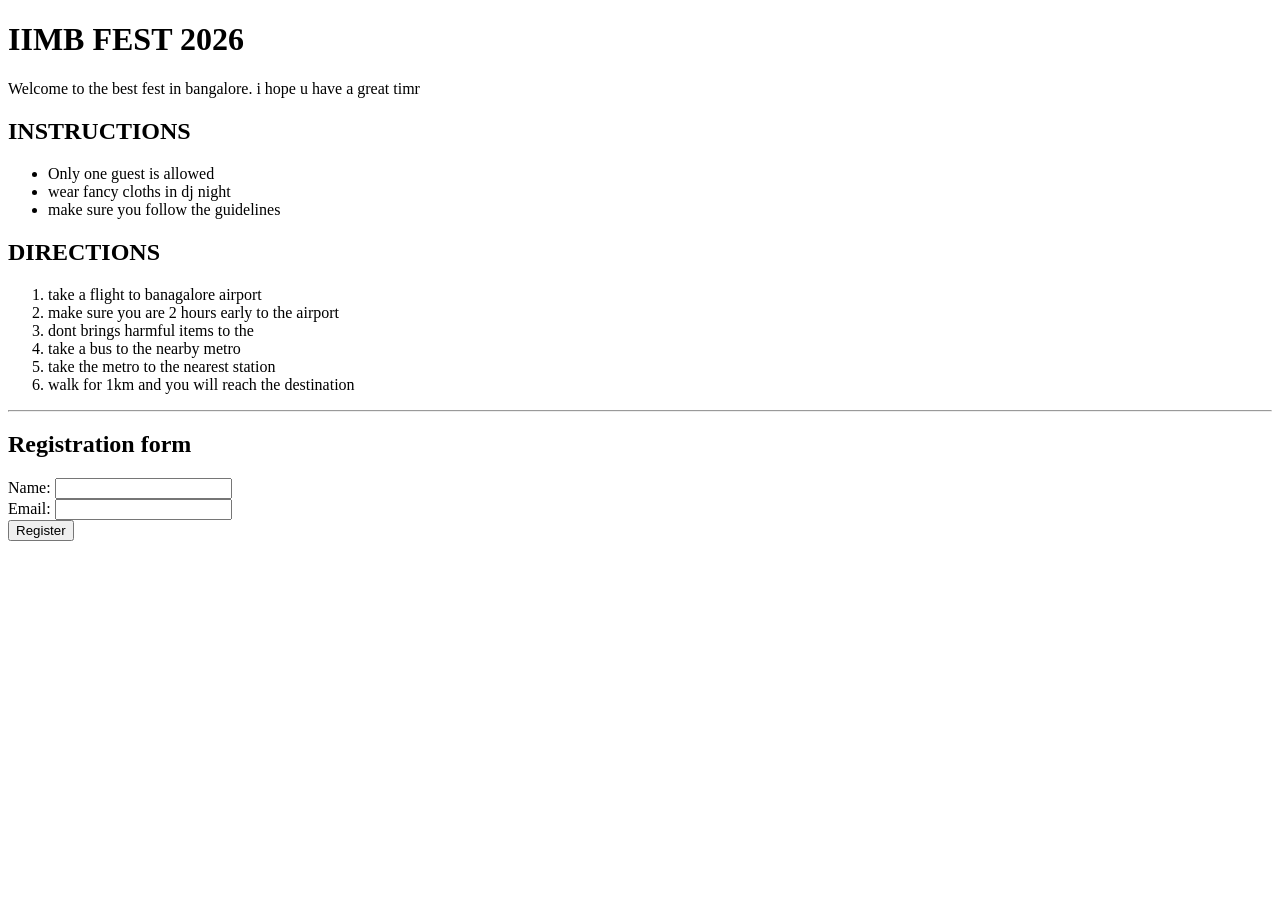
==== index.html @ 70d7440f "Upload HTML resume files" ====
<!doctype html>
<html lang="en">
  <head>
    <meta charset="UTF-8" />
    <meta name="viewport" content="width=device-width, initial-scale=1.0" />
    <title>IIMB FEST 2026</title>
  </head>
  <h1>IIMB FEST 2026</h1>
  <P>Welcome to the best fest in bangalore. i hope u have a great timr</P>
  <H2>INSTRUCTIONS</H2>
<ul>
    <li>Only one guest is allowed</li>
    <li>wear fancy cloths in dj night</li>
    <li>make sure you follow the guidelines</li>
</ul>
<h2>DIRECTIONS</h2>
<ol>
    <li>take a flight to banagalore airport </li>
        <li> make sure you are 2 hours early to the airport</li>
        <li>dont brings harmful items to the</li>
    </ul>
    <li>take a bus to the nearby metro </li>
   <li>take the metro to the nearest station </li> 
   <li>walk for 1km and you will reach the destination</li> 
</ol>
<hr>

<h2>Registration form</h2>
<form action="Register">
  <label for="name">Name:</label>
  <input type="text" id="name" name="name" required><br>
  <label for="email">Email:</label>
  <input type="email" id="email" name="email" required><br>
  <button type="submit">Register</button> 





</form>



</html>
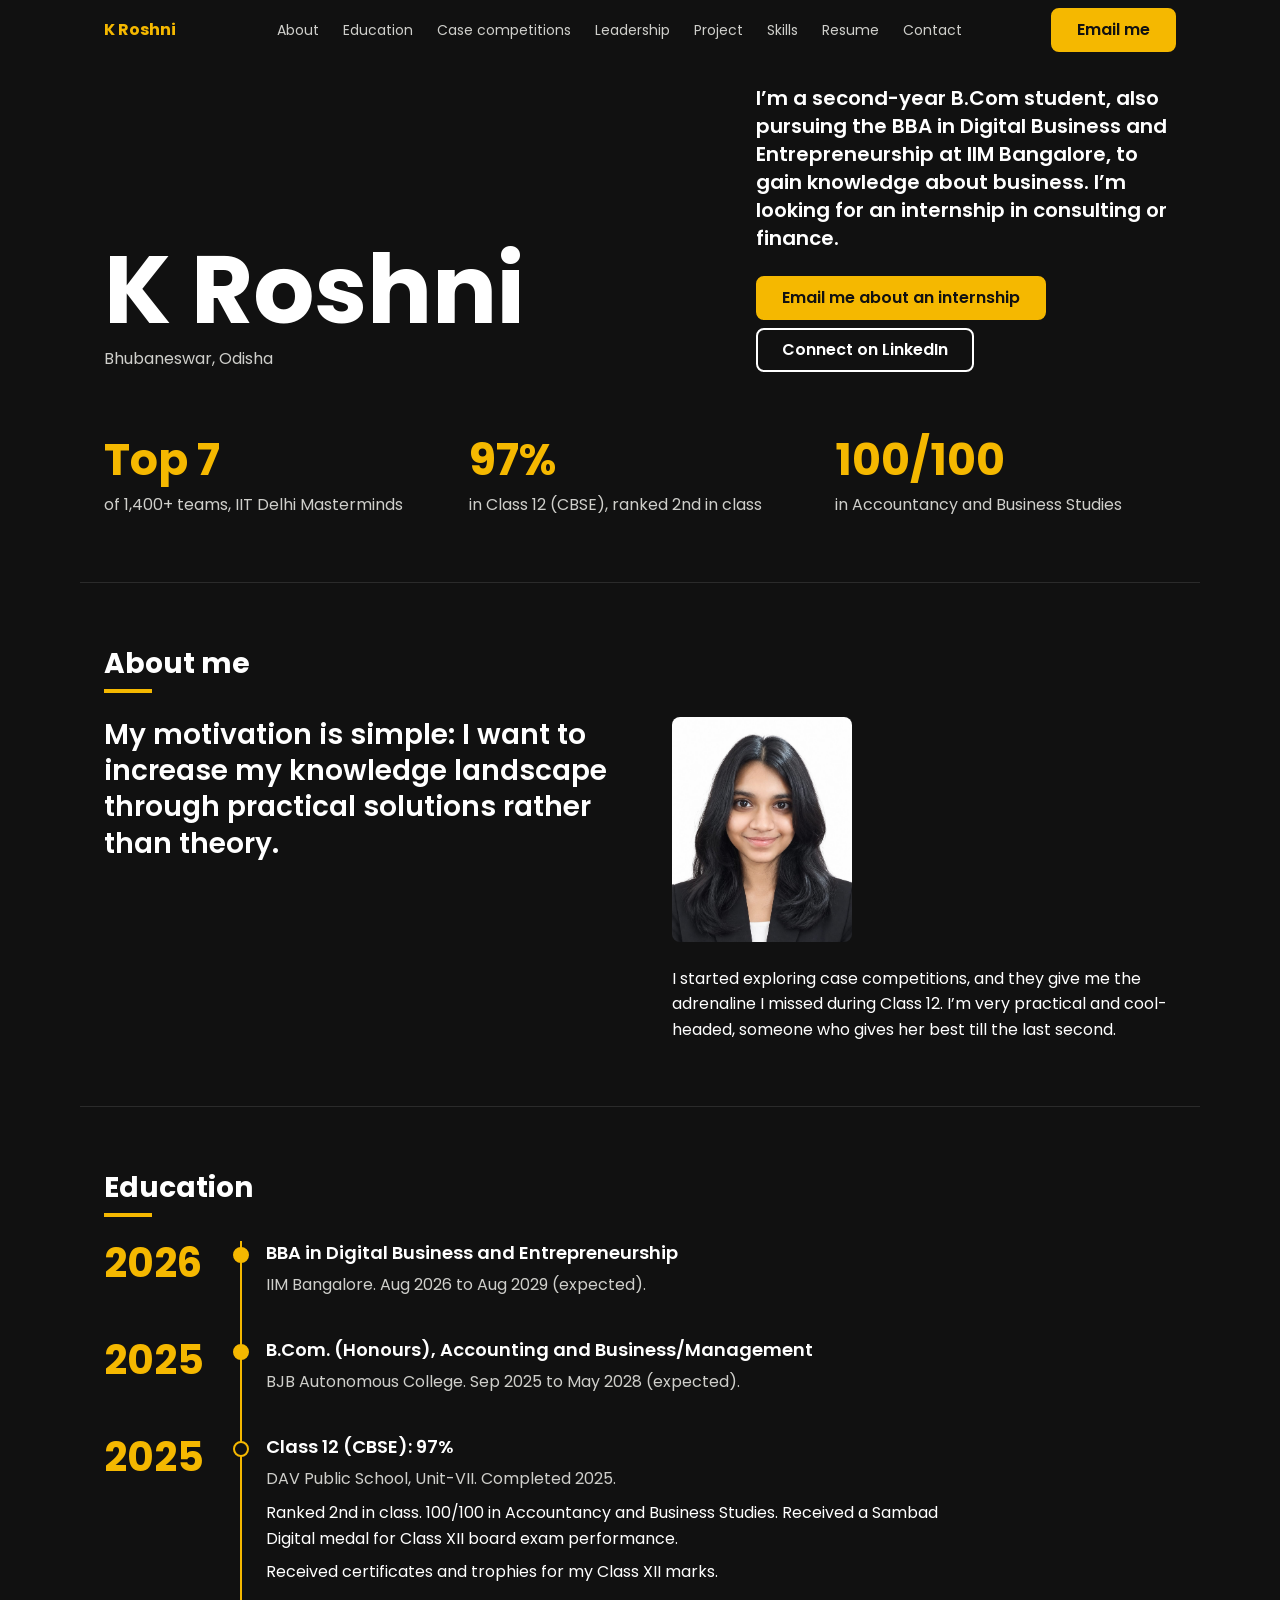
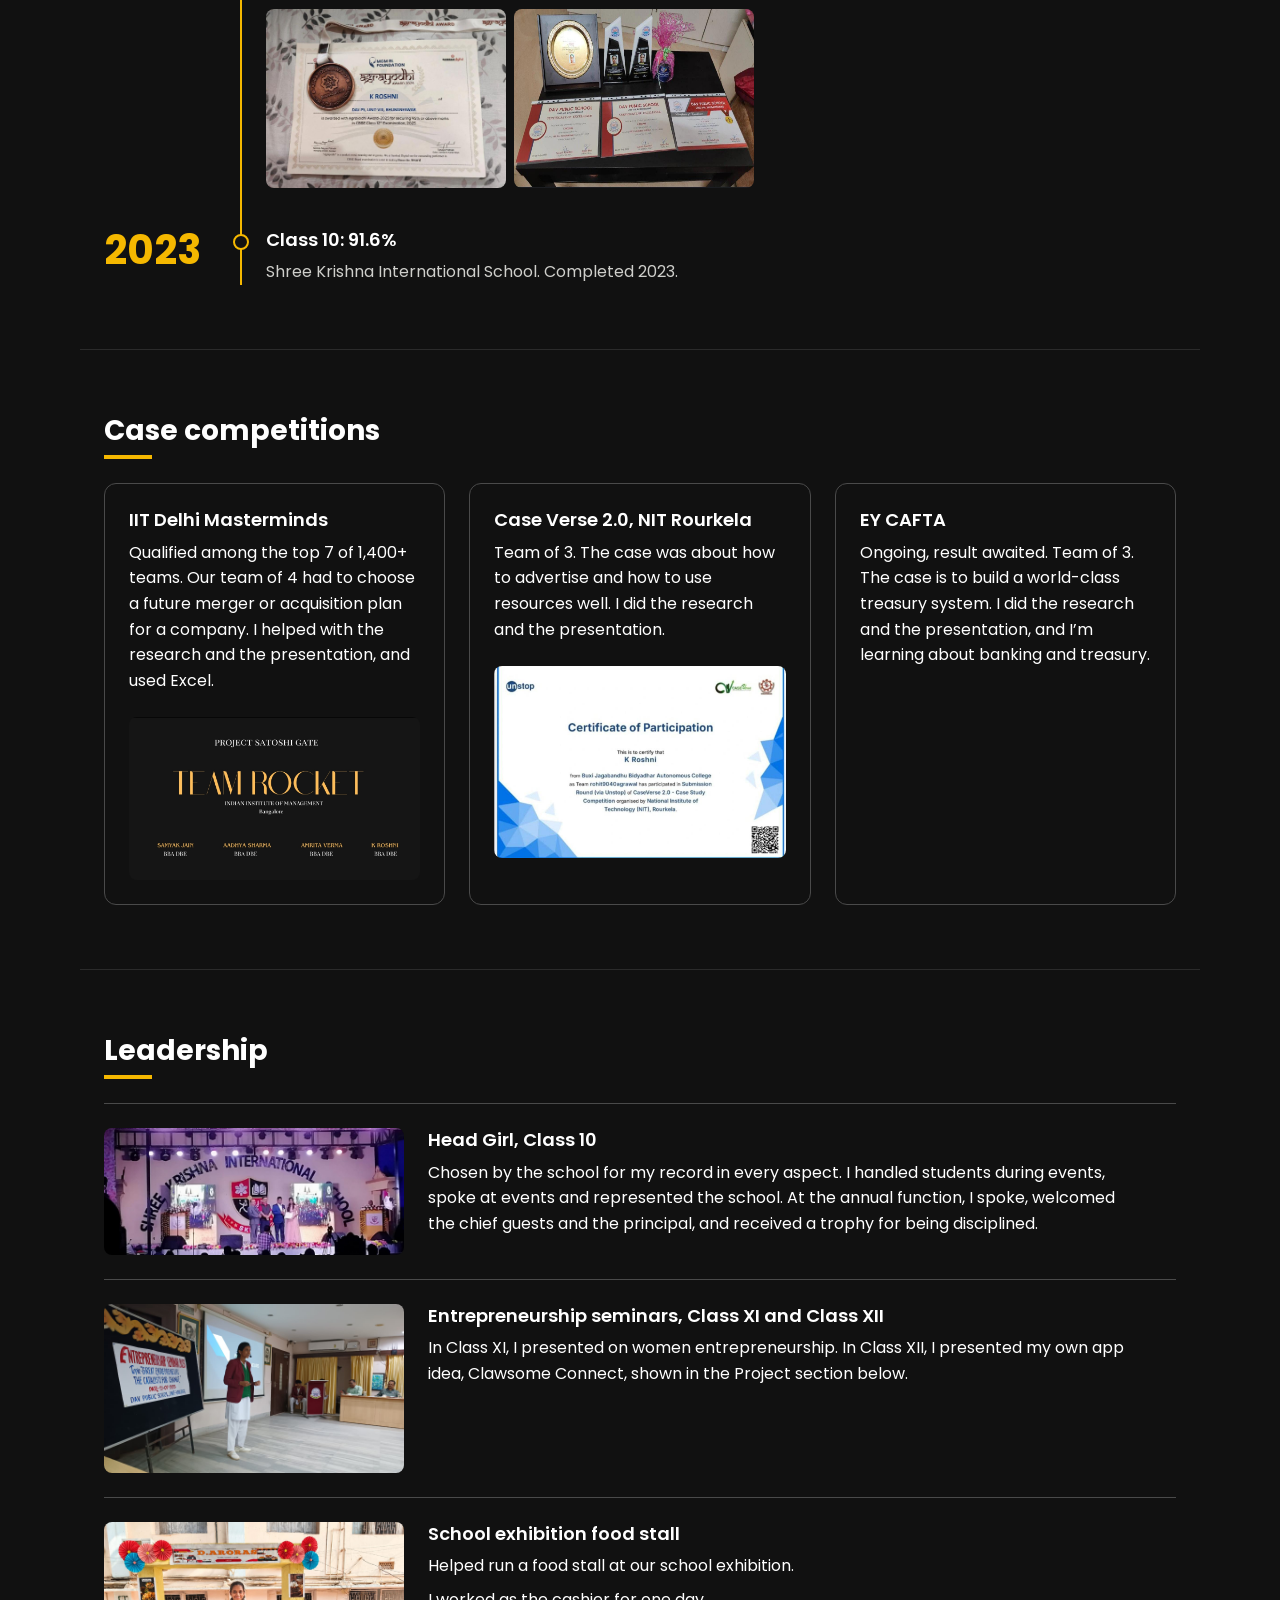
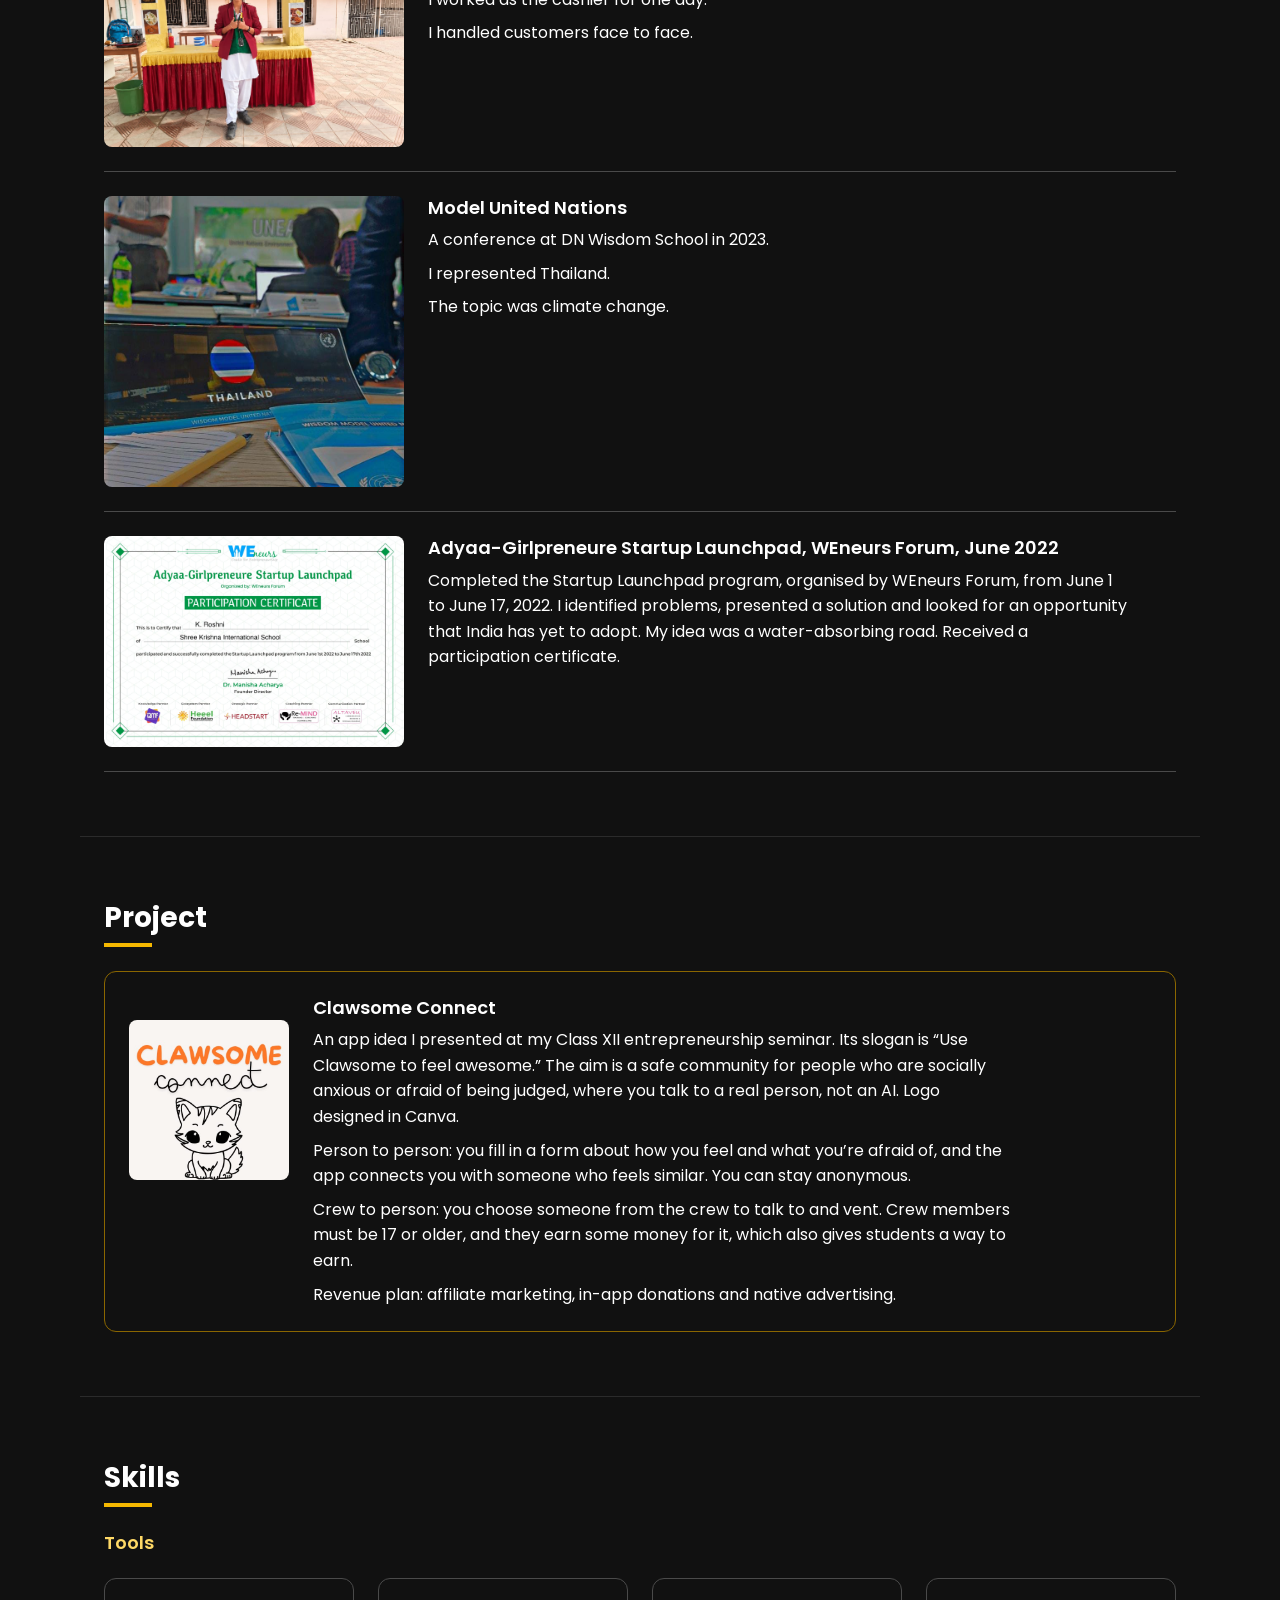
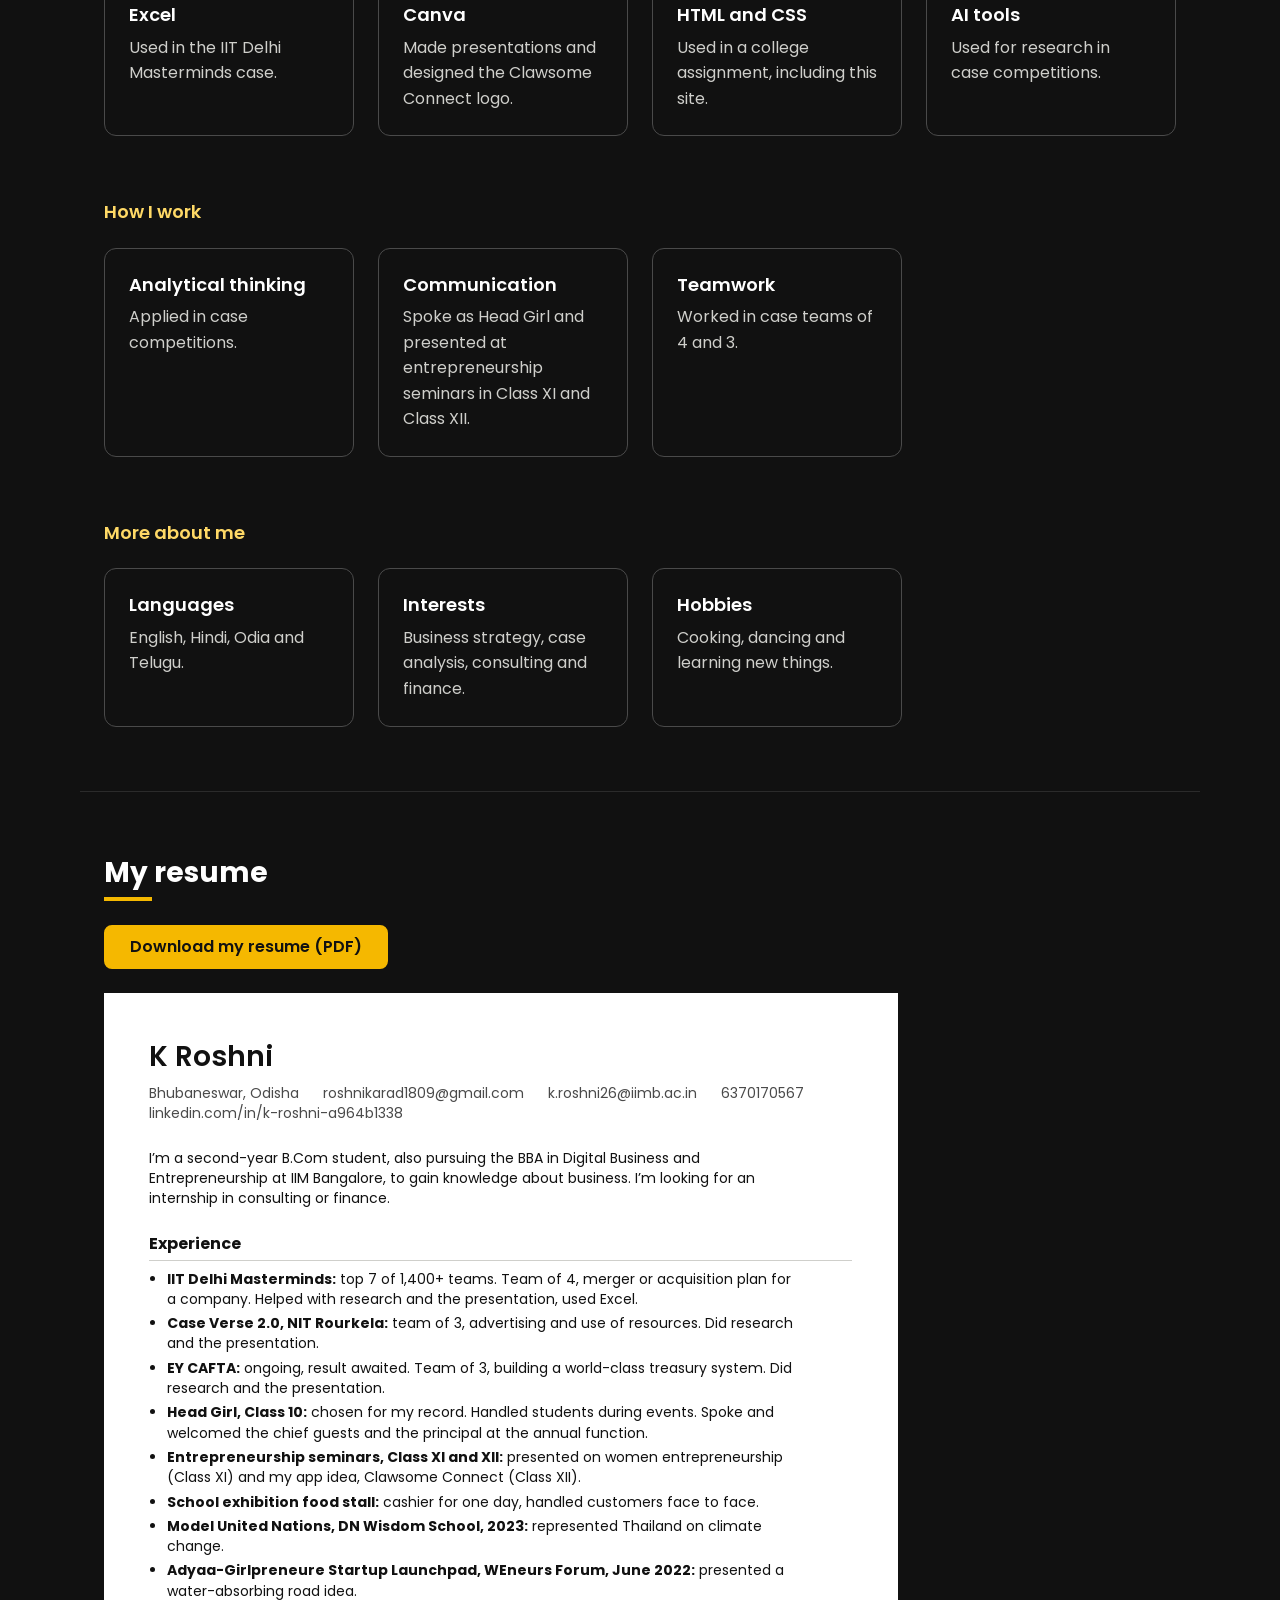
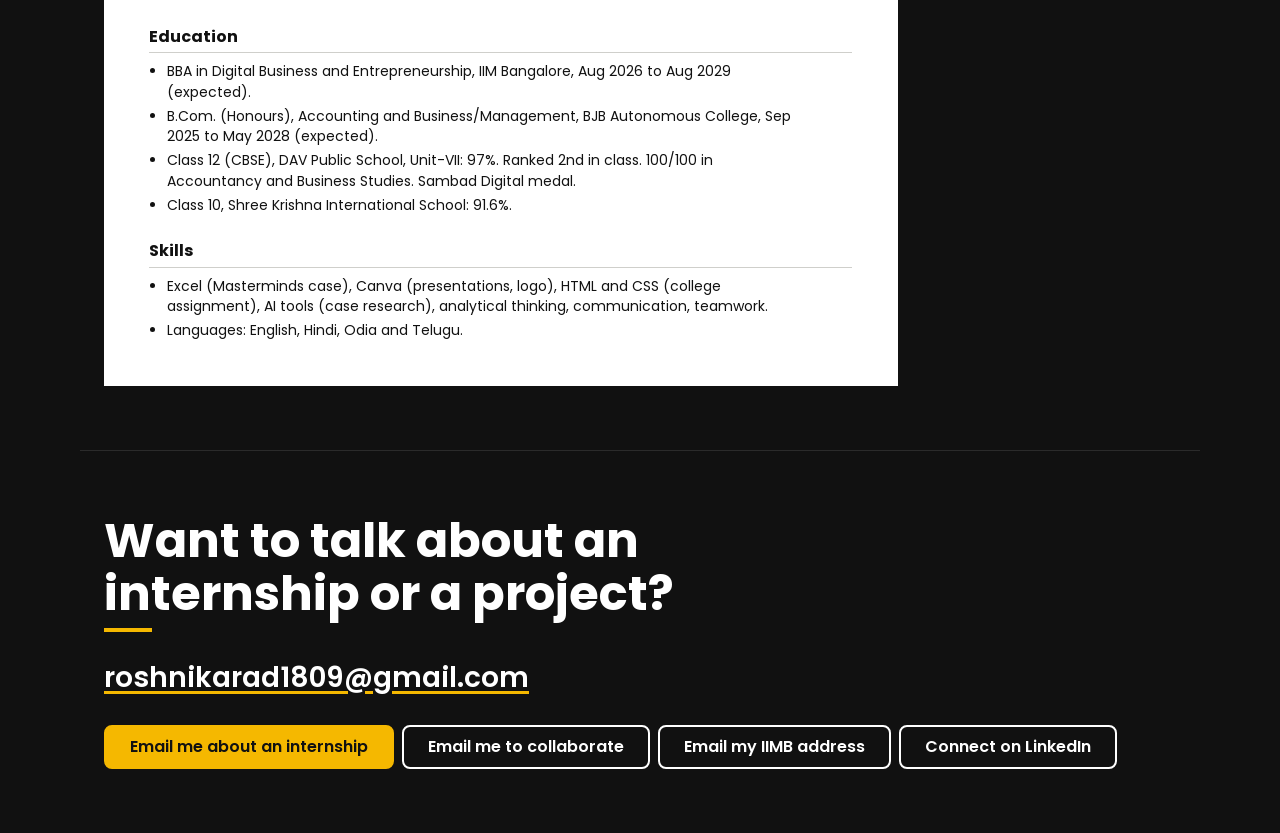
==== commit 63d7a21e: "Protfolio website development mid-term assignment" ====
--- a/index.html
+++ b/index.html
@@ -1,44 +1,282 @@
-<!doctype html>
+<!DOCTYPE html>
 <html lang="en">
-  <head>
-    <meta charset="UTF-8" />
-    <meta name="viewport" content="width=device-width, initial-scale=1.0" />
-    <title>IIMB FEST 2026</title>
-  </head>
-  <h1>IIMB FEST 2026</h1>
-  <P>Welcome to the best fest in bangalore. i hope u have a great timr</P>
-  <H2>INSTRUCTIONS</H2>
-<ul>
-    <li>Only one guest is allowed</li>
-    <li>wear fancy cloths in dj night</li>
-    <li>make sure you follow the guidelines</li>
-</ul>
-<h2>DIRECTIONS</h2>
-<ol>
-    <li>take a flight to banagalore airport </li>
-        <li> make sure you are 2 hours early to the airport</li>
-        <li>dont brings harmful items to the</li>
+<head>
+  <meta charset="UTF-8">
+  <meta name="viewport" content="width=device-width, initial-scale=1">
+  <title>K Roshni - Resume</title>
+
+  <!-- The only outside link: the Poppins font from Google Fonts -->
+  <link rel="preconnect" href="https://fonts.googleapis.com">
+  <link rel="preconnect" href="https://fonts.gstatic.com" crossorigin>
+  <link href="https://fonts.googleapis.com/css2?family=Poppins:wght@400;600;700&display=swap" rel="stylesheet">
+
+  <!-- All the styling lives in style.css -->
+  <link rel="stylesheet" href="style.css">
+</head>
+<body>
+
+<!-- MENU BAR: name on the left, section links in the middle, Email me button on the right -->
+<nav class="nav" aria-label="Main">
+  <a class="brand" href="#hero">K Roshni</a>
+  <ul class="nav-links">
+    <li><a class="nav-link" href="#about">About</a></li>
+    <li><a class="nav-link" href="#education">Education</a></li>
+    <li><a class="nav-link" href="#cases">Case competitions</a></li>
+    <li><a class="nav-link" href="#leadership">Leadership</a></li>
+    <li><a class="nav-link" href="#project">Project</a></li>
+    <li><a class="nav-link" href="#skills">Skills</a></li>
+    <li><a class="nav-link" href="#resume">Resume</a></li>
+    <li><a class="nav-link" href="#contact">Contact</a></li>
+  </ul>
+  <a class="button" href="mailto:roshnikarad1809@gmail.com?subject=Internship%20opportunity">Email me</a>
+</nav>
+
+<main>
+
+  <!-- HERO: my name, one sentence about me and the two main buttons -->
+  <section id="hero">
+    <div>
+      <h1>K Roshni</h1>
+      <p class="location">Bhubaneswar, Odisha</p>
+    </div>
+    <div class="hero-side">
+      <p class="statement">I’m a second-year B.Com student, also pursuing the BBA in Digital Business and Entrepreneurship at IIM Bangalore, to gain knowledge about business. I’m looking for an internship in consulting or finance.</p>
+      <div class="actions">
+        <a class="button" href="mailto:roshnikarad1809@gmail.com?subject=Internship%20opportunity">Email me about an internship</a>
+        <a class="button button-secondary" href="https://linkedin.com/in/k-roshni-a964b1338" target="_blank" rel="noopener">Connect on LinkedIn</a>
+      </div>
+    </div>
+  </section>
+
+  <!-- THREE BIG NUMBERS -->
+  <section id="facts" aria-label="Highlights">
+    <ul class="facts">
+      <li><strong class="big">Top 7</strong><span>of 1,400+ teams, IIT Delhi Masterminds</span></li>
+      <li><strong class="big">97%</strong><span>in Class 12 (CBSE), ranked 2nd in class</span></li>
+      <li><strong class="big">100/100</strong><span>in Accountancy and Business Studies</span></li>
     </ul>
-    <li>take a bus to the nearby metro </li>
-   <li>take the metro to the nearest station </li> 
-   <li>walk for 1km and you will reach the destination</li> 
-</ol>
-<hr>
-
-<h2>Registration form</h2>
-<form action="Register">
-  <label for="name">Name:</label>
-  <input type="text" id="name" name="name" required><br>
-  <label for="email">Email:</label>
-  <input type="email" id="email" name="email" required><br>
-  <button type="submit">Register</button> 
-
-
-
-
-
-</form>
-
-
-
-</html>
+  </section>
+
+  <!-- ABOUT ME -->
+  <section id="about">
+    <h2>About me</h2>
+    <div class="about-grid">
+      <p class="pull">My motivation is simple: I want to increase my knowledge landscape through practical solutions rather than theory.</p>
+      <div>
+        <img class="portrait" src="roshni.jpeg" alt="Portrait of K Roshni, smiling, with long dark hair, wearing a black blazer." loading="lazy">
+        <p>I started exploring case competitions, and they give me the adrenaline I missed during Class 12. I’m very practical and cool-headed, someone who gives her best till the last second.</p>
+      </div>
+    </div>
+  </section>
+
+  <!-- EDUCATION: a timeline, newest first. The class "current" marks where I'm studying now -->
+  <section id="education">
+    <h2>Education</h2>
+    <ul class="timeline">
+      <li class="step current">
+        <p class="year">2026</p>
+        <div class="step-body">
+          <h3>BBA in Digital Business and Entrepreneurship</h3>
+          <p class="meta">IIM Bangalore. Aug 2026 to Aug 2029 (expected).</p>
+        </div>
+      </li>
+      <li class="step current">
+        <p class="year">2025</p>
+        <div class="step-body">
+          <h3>B.Com. (Honours), Accounting and Business/Management</h3>
+          <p class="meta">BJB Autonomous College. Sep 2025 to May 2028 (expected).</p>
+        </div>
+      </li>
+      <li class="step">
+        <p class="year">2025</p>
+        <div class="step-body">
+          <h3>Class 12 (CBSE): 97%</h3>
+          <p class="meta">DAV Public School, Unit-VII. Completed 2025.</p>
+          <p>Ranked 2nd in class. 100/100 in Accountancy and Business Studies. Received a Sambad Digital medal for Class XII board exam performance.</p>
+          <p>Received certificates and trophies for my Class XII marks.</p>
+          <div class="pics">
+            <img src="medal.jpeg" alt="The Sambad Digital medal for Class XII board exam performance." loading="lazy">
+            <img src="classxii.jpeg" alt="Certificates and trophies I received for my Class XII marks." loading="lazy">
+          </div>
+        </div>
+      </li>
+      <li class="step">
+        <p class="year">2023</p>
+        <div class="step-body">
+          <h3>Class 10: 91.6%</h3>
+          <p class="meta">Shree Krishna International School. Completed 2023.</p>
+        </div>
+      </li>
+    </ul>
+  </section>
+
+  <!-- CASE COMPETITIONS: one card for each -->
+  <section id="cases">
+    <h2>Case competitions</h2>
+    <div class="grid">
+      <article class="card">
+        <h3>IIT Delhi Masterminds</h3>
+        <p>Qualified among the top 7 of 1,400+ teams. Our team of 4 had to choose a future merger or acquisition plan for a company. I helped with the research and the presentation, and used Excel.</p>
+        <img src="masterminds.jpeg" alt="First page of our IIT Delhi Masterminds presentation." loading="lazy">
+      </article>
+      <article class="card">
+        <h3>Case Verse 2.0, NIT Rourkela</h3>
+        <p>Team of 3. The case was about how to advertise and how to use resources well. I did the research and the presentation.</p>
+        <img src="caseverse.jpeg" alt="Participant certificate for Case Verse 2.0 at NIT Rourkela." loading="lazy">
+      </article>
+      <article class="card">
+        <h3>EY CAFTA</h3>
+        <p>Ongoing, result awaited. Team of 3. The case is to build a world-class treasury system. I did the research and the presentation, and I’m learning about banking and treasury.</p>
+      </article>
+    </div>
+  </section>
+
+  <!-- LEADERSHIP: each row has a picture on the left and text on the right -->
+  <section id="leadership">
+    <h2>Leadership</h2>
+    <div class="rows">
+      <article class="row">
+        <img src="headgirl.jpeg" alt="K Roshni receiving a trophy at the school annual function." loading="lazy">
+        <div>
+          <h3>Head Girl, Class 10</h3>
+          <p>Chosen by the school for my record in every aspect. I handled students during events, spoke at events and represented the school. At the annual function, I spoke, welcomed the chief guests and the principal, and received a trophy for being disciplined.</p>
+        </div>
+      </article>
+      <article class="row">
+        <img src="seminar.jpeg" alt="K Roshni presenting on stage at an entrepreneurship seminar." loading="lazy">
+        <div>
+          <h3>Entrepreneurship seminars, Class XI and Class XII</h3>
+          <p>In Class XI, I presented on women entrepreneurship. In Class XII, I presented my own app idea, Clawsome Connect, shown in the Project section below.</p>
+        </div>
+      </article>
+      <article class="row">
+        <img src="foodstall.jpeg" alt="K Roshni in front of our school exhibition food stall." loading="lazy">
+        <div>
+          <h3>School exhibition food stall</h3>
+          <p>Helped run a food stall at our school exhibition.</p>
+          <p>I worked as the cashier for one day.</p>
+          <p>I handled customers face to face.</p>
+        </div>
+      </article>
+      <article class="row">
+        <img src="mun.jpeg" alt="A photo from the Model United Nations at DN Wisdom School, 2023." loading="lazy">
+        <div>
+          <h3>Model United Nations</h3>
+          <p>A conference at DN Wisdom School in 2023.</p>
+          <p>I represented Thailand.</p>
+          <p>The topic was climate change.</p>
+        </div>
+      </article>
+      <article class="row">
+        <img src="weneurs.jpeg" alt="Participation certificate for K Roshni from the Adyaa-Girlpreneure Startup Launchpad, organised by WEneurs Forum." loading="lazy">
+        <div>
+          <h3>Adyaa-Girlpreneure Startup Launchpad, WEneurs Forum, June 2022</h3>
+          <p>Completed the Startup Launchpad program, organised by WEneurs Forum, from June 1 to June 17, 2022. I identified problems, presented a solution and looked for an opportunity that India has yet to adopt. My idea was a water-absorbing road. Received a participation certificate.</p>
+        </div>
+      </article>
+    </div>
+  </section>
+
+  <!-- PROJECT: my Clawsome Connect app idea -->
+  <section id="project">
+    <h2>Project</h2>
+    <article class="card project">
+      <img class="logo" src="clawsome.jpeg" alt="Clawsome Connect logo: the word Clawsome in orange, Connect in handwriting, and a line drawing of a sitting cat." loading="lazy">
+      <div>
+        <h3>Clawsome Connect</h3>
+        <p>An app idea I presented at my Class XII entrepreneurship seminar. Its slogan is “Use Clawsome to feel awesome.” The aim is a safe community for people who are socially anxious or afraid of being judged, where you talk to a real person, not an AI. Logo designed in Canva.</p>
+        <p>Person to person: you fill in a form about how you feel and what you’re afraid of, and the app connects you with someone who feels similar. You can stay anonymous.</p>
+        <p>Crew to person: you choose someone from the crew to talk to and vent. Crew members must be 17 or older, and they earn some money for it, which also gives students a way to earn.</p>
+        <p>Revenue plan: affiliate marketing, in-app donations and native advertising.</p>
+      </div>
+    </article>
+  </section>
+
+  <!-- SKILLS: three groups, each skill in its own card with what I did with it -->
+  <section id="skills">
+    <h2>Skills</h2>
+
+    <h3 class="group">Tools</h3>
+    <div class="skills-grid">
+      <article class="card skill"><h4>Excel</h4><p>Used in the IIT Delhi Masterminds case.</p></article>
+      <article class="card skill"><h4>Canva</h4><p>Made presentations and designed the Clawsome Connect logo.</p></article>
+      <article class="card skill"><h4>HTML and CSS</h4><p>Used in a college assignment, including this site.</p></article>
+      <article class="card skill"><h4>AI tools</h4><p>Used for research in case competitions.</p></article>
+    </div>
+
+    <h3 class="group">How I work</h3>
+    <div class="skills-grid">
+      <article class="card skill"><h4>Analytical thinking</h4><p>Applied in case competitions.</p></article>
+      <article class="card skill"><h4>Communication</h4><p>Spoke as Head Girl and presented at entrepreneurship seminars in Class XI and Class XII.</p></article>
+      <article class="card skill"><h4>Teamwork</h4><p>Worked in case teams of 4 and 3.</p></article>
+    </div>
+
+    <h3 class="group">More about me</h3>
+    <div class="skills-grid">
+      <article class="card skill"><h4>Languages</h4><p>English, Hindi, Odia and Telugu.</p></article>
+      <article class="card skill"><h4>Interests</h4><p>Business strategy, case analysis, consulting and finance.</p></article>
+      <article class="card skill"><h4>Hobbies</h4><p>Cooking, dancing and learning new things.</p></article>
+    </div>
+  </section>
+
+  <!-- RESUME: the download link, then the one-page paper resume (this is what gets printed to make resume.pdf) -->
+  <section id="resume">
+    <div class="resume-intro">
+      <h2>My resume</h2>
+      <a class="button" href="resume.pdf" download>Download my resume (PDF)</a>
+    </div>
+    <article class="sheet">
+      <h3 class="sheet-name">K Roshni</h3>
+      <ul class="sheet-contact">
+        <li>Bhubaneswar, Odisha</li>
+        <li>roshnikarad1809@gmail.com</li>
+        <li>k.roshni26@iimb.ac.in</li>
+        <li>6370170567</li>
+        <li>linkedin.com/in/k-roshni-a964b1338</li>
+      </ul>
+      <p class="sheet-profile">I’m a second-year B.Com student, also pursuing the BBA in Digital Business and Entrepreneurship at IIM Bangalore, to gain knowledge about business. I’m looking for an internship in consulting or finance.</p>
+
+      <h4>Experience</h4>
+      <ul class="sheet-list">
+        <li><strong>IIT Delhi Masterminds:</strong> top 7 of 1,400+ teams. Team of 4, merger or acquisition plan for a company. Helped with research and the presentation, used Excel.</li>
+        <li><strong>Case Verse 2.0, NIT Rourkela:</strong> team of 3, advertising and use of resources. Did research and the presentation.</li>
+        <li><strong>EY CAFTA:</strong> ongoing, result awaited. Team of 3, building a world-class treasury system. Did research and the presentation.</li>
+        <li><strong>Head Girl, Class 10:</strong> chosen for my record. Handled students during events. Spoke and welcomed the chief guests and the principal at the annual function.</li>
+        <li><strong>Entrepreneurship seminars, Class XI and XII:</strong> presented on women entrepreneurship (Class XI) and my app idea, Clawsome Connect (Class XII).</li>
+        <li><strong>School exhibition food stall:</strong> cashier for one day, handled customers face to face.</li>
+        <li><strong>Model United Nations, DN Wisdom School, 2023:</strong> represented Thailand on climate change.</li>
+        <li><strong>Adyaa-Girlpreneure Startup Launchpad, WEneurs Forum, June 2022:</strong> presented a water-absorbing road idea.</li>
+      </ul>
+
+      <h4>Education</h4>
+      <ul class="sheet-list">
+        <li>BBA in Digital Business and Entrepreneurship, IIM Bangalore, Aug 2026 to Aug 2029 (expected).</li>
+        <li>B.Com. (Honours), Accounting and Business/Management, BJB Autonomous College, Sep 2025 to May 2028 (expected).</li>
+        <li>Class 12 (CBSE), DAV Public School, Unit-VII: 97%. Ranked 2nd in class. 100/100 in Accountancy and Business Studies. Sambad Digital medal.</li>
+        <li>Class 10, Shree Krishna International School: 91.6%.</li>
+      </ul>
+
+      <h4>Skills</h4>
+      <ul class="sheet-list">
+        <li>Excel (Masterminds case), Canva (presentations, logo), HTML and CSS (college assignment), AI tools (case research), analytical thinking, communication, teamwork.</li>
+        <li>Languages: English, Hindi, Odia and Telugu.</li>
+      </ul>
+    </article>
+  </section>
+
+  <!-- CONTACT: email buttons with the subject already filled in, plus LinkedIn -->
+  <section id="contact">
+    <h2>Want to talk about an internship or a project?</h2>
+    <p><a class="big-email" href="mailto:roshnikarad1809@gmail.com?subject=Internship%20opportunity">roshnikarad1809@gmail.com</a></p>
+    <div class="actions">
+      <a class="button" href="mailto:roshnikarad1809@gmail.com?subject=Internship%20opportunity">Email me about an internship</a>
+      <a class="button button-secondary" href="mailto:roshnikarad1809@gmail.com?subject=Let%27s%20collaborate">Email me to collaborate</a>
+      <a class="button button-secondary" href="mailto:k.roshni26@iimb.ac.in?subject=Internship%20opportunity">Email my IIMB address</a>
+      <a class="button button-secondary" href="https://linkedin.com/in/k-roshni-a964b1338" target="_blank" rel="noopener">Connect on LinkedIn</a>
+    </div>
+  </section>
+
+</main>
+
+</body>
+</html>
--- a/style.css
+++ b/style.css
@@ -0,0 +1,241 @@
+/* 1. COLOURS AND SPACING: stored once here, so they can be changed in one place and the whole page updates. */
+:root {
+  --black: #111111;        /* page background */
+  --white: #ffffff;        /* main text */
+  --muted: #cfcfcb;        /* softer text for dates and details */
+  --grey: #4a4a4a;         /* thin outlines around cards */
+  --line: #2b2b2b;         /* faint lines between sections */
+  --accent: #f5b800;       /* the main yellow: buttons, years, bars */
+  --accent-light: #ffd966; /* lighter yellow: button hover and group headings */
+  --accent-dark: #8a6600;  /* darker yellow: outline of the project card */
+  --small: 8px;            /* space between things that belong together */
+  --medium: 24px;          /* space between groups */
+  --large: 64px;           /* space between sections */
+}
+
+/* 2. BASIC PAGE SETTINGS: element selectors that style every heading, link and picture. */
+* { box-sizing: border-box; }       /* padding stays inside an element's width */
+html { scroll-padding-top: 72px; }  /* the sticky menu will not cover a heading after a menu click */
+body {
+  margin: 0;
+  font-family: "Poppins", Arial, sans-serif;
+  font-size: 16px;
+  line-height: 1.6;
+  color: var(--white);
+  background: var(--black);
+}
+h1, h2, h3, h4, p, ul { margin: 0; }
+ul { padding: 0; list-style: none; }
+img { display: block; max-width: 100%; height: auto; border-radius: 8px; }
+p, li { max-width: 70ch; }          /* keeps lines of text easy to read */
+
+/* 3. HEADINGS: every h2 gets a short yellow bar underneath it. */
+h1 { font-size: 6rem; line-height: 1; font-weight: 700; }
+h2 { font-size: 1.75rem; line-height: 1.2; font-weight: 700; margin-bottom: var(--medium); }
+h2::after {
+  content: "";
+  display: block;
+  width: 48px;
+  height: 4px;
+  margin-top: var(--small);
+  background: var(--accent);
+}
+h3 { font-size: 1.125rem; line-height: 1.3; font-weight: 600; }
+
+/* 4. LINKS: yellow underline, a yellow background when hovered, and a clear outline for keyboard users. */
+a {
+  color: inherit;
+  text-decoration: underline var(--accent) 3px;
+  text-underline-offset: 4px;
+}
+a:hover { background: var(--accent); color: var(--black); }
+a:focus-visible { outline: 3px solid var(--accent); outline-offset: 3px; }
+a, .button, .card { transition: 0.2s; }  /* a smooth colour change on hover */
+
+/* 5. SECTIONS: each one is centred, at most 1120px wide, with a faint line on top. */
+section {
+  max-width: 1120px;
+  margin: 0 auto;
+  padding: var(--large) 24px;
+  border-top: 1px solid var(--line);
+}
+#hero, #facts { border-top: 0; }
+
+/* 6. MENU BAR (flexbox): the name on the left, the links in the middle, the Email me button on the right. */
+.nav {
+  display: flex;
+  flex-wrap: wrap;
+  justify-content: space-between;
+  align-items: center;
+  gap: var(--small);
+  max-width: 1120px;
+  margin: 0 auto;
+  padding: var(--small) 24px;
+  position: sticky;                 /* stays at the top while scrolling */
+  top: 0;
+  z-index: 10;
+  background: var(--black);
+}
+.nav-links { display: flex; flex: 1; flex-wrap: wrap; justify-content: center; }
+.brand, .nav-link {
+  display: inline-flex;
+  align-items: center;
+  min-height: 44px;                 /* big enough to tap on a phone */
+  padding: 0 12px;
+  text-decoration: none;
+}
+.brand { color: var(--accent); font-weight: 700; margin-left: -12px; }
+.nav-link { color: var(--muted); font-size: 0.875rem; }
+.nav-link:hover { color: var(--accent); background: none; }
+
+/* 7. HERO: the very large name on the left, the sentence and buttons on the right. */
+#hero {
+  display: flex;
+  flex-wrap: wrap;
+  align-items: flex-end;
+  justify-content: space-between;
+  gap: var(--medium) var(--large);
+  padding-top: var(--medium);
+}
+.location { margin-top: var(--small); color: var(--muted); }
+.hero-side { flex: 1 1 320px; max-width: 420px; }
+.statement { max-width: 40ch; font-size: 1.25rem; line-height: 1.4; font-weight: 600; }
+
+/* 8. BUTTONS: yellow with black text. The secondary ones are outlined in white. */
+.actions { display: flex; flex-wrap: wrap; gap: var(--small); margin-top: var(--medium); }
+.button {
+  display: inline-flex;
+  align-items: center;
+  min-height: 44px;
+  padding: 0 var(--medium);
+  border: 2px solid var(--accent);
+  border-radius: 8px;
+  background: var(--accent);
+  color: var(--black);
+  font-weight: 600;
+  text-decoration: none;
+}
+.button-secondary { background: transparent; color: var(--white); border-color: var(--white); }
+.button:hover { background: var(--accent-light); color: var(--black); border-color: var(--accent-light); }
+
+/* 9. THREE BIG NUMBERS */
+#facts { padding-top: 0; }
+.facts { display: grid; grid-template-columns: repeat(3, 1fr); gap: var(--medium); }
+.big { display: block; color: var(--accent); font-size: 2.75rem; line-height: 1.1; font-weight: 700; }
+.facts span { display: block; margin-top: var(--small); color: var(--muted); }
+
+/* 10. ABOUT ME: the statement on the left, the portrait and paragraph on the right. */
+.about-grid { display: grid; grid-template-columns: 1fr 1fr; gap: var(--large); align-items: start; }
+.pull { font-size: 1.75rem; line-height: 1.3; font-weight: 600; }
+.portrait { width: 180px; height: 225px; object-fit: cover; margin-bottom: var(--medium); }
+
+/* 11. EDUCATION TIMELINE: a big yellow year on the left, a yellow line with a dot, the details on the right. */
+.step { display: grid; grid-template-columns: 7rem 1fr; gap: 0 var(--medium); max-width: none; }
+.year { color: var(--accent); font-size: 2.5rem; line-height: 1.1; font-weight: 700; }
+.step-body {
+  position: relative;
+  padding: 0 0 40px var(--medium);
+  border-left: 2px solid var(--accent);   /* this is the timeline line */
+}
+.step:last-child .step-body { padding-bottom: 0; }
+.step-body::before {                      /* the dot on the line */
+  content: "";
+  position: absolute;
+  top: 6px;
+  left: -9px;
+  width: 12px;
+  height: 12px;
+  border: 2px solid var(--accent);
+  border-radius: 50%;
+  background: var(--black);
+}
+.current .step-body::before { background: var(--accent); }  /* a filled dot means I'm studying here now */
+.step-body p { margin-top: var(--small); }
+.meta { color: var(--muted); }
+.pics { display: flex; flex-wrap: wrap; gap: var(--small); margin-top: var(--medium); }
+.pics img { width: 240px; }
+
+/* 12. LEADERSHIP: each row has a picture on the left, the text on the right and a thin line between rows. */
+.rows { border-bottom: 1px solid var(--grey); }
+.row {
+  display: grid;
+  grid-template-columns: 300px 1fr;
+  gap: var(--medium);
+  align-items: start;
+  padding: var(--medium) 0;
+  border-top: 1px solid var(--grey);
+}
+.row p { margin-top: var(--small); }
+
+/* 13. CARDS: flat boxes with a thin outline. The grid fits as many columns as the screen has room for. */
+.grid { display: grid; grid-template-columns: repeat(auto-fit, minmax(260px, 1fr)); gap: var(--medium); }
+.card { border: 1px solid var(--grey); border-radius: 12px; padding: var(--medium); }
+.card:hover { border-color: var(--accent); }
+.card p { margin-top: var(--small); }
+.card > img { margin-top: var(--medium); }
+
+/* 14. PROJECT CARD: the logo beside the text, with a dark-yellow outline. */
+.project { display: flex; align-items: flex-start; gap: var(--medium); border-color: var(--accent-dark); }
+.logo { width: 160px; flex-shrink: 0; }
+
+/* 15. SKILLS: cards under light-yellow group headings. */
+.group { margin-bottom: var(--medium); color: var(--accent-light); }
+.skills-grid { display: grid; grid-template-columns: repeat(auto-fill, minmax(240px, 1fr)); gap: var(--medium); }
+.skills-grid + .group { margin-top: var(--large); }
+.skill h4 { font-size: 1.125rem; line-height: 1.3; font-weight: 600; }
+.skill p { color: var(--muted); }
+
+/* 16. RESUME: the white paper sheet. */
+.resume-intro { margin-bottom: var(--medium); }
+.sheet {
+  max-width: 210mm;                 /* the width of an A4 page */
+  padding: 12mm;
+  background: var(--white);
+  color: var(--black);
+  font-size: 0.875rem;
+  line-height: 1.45;
+}
+.sheet-name { font-size: 1.75rem; }
+.sheet-contact { display: flex; flex-wrap: wrap; gap: 0 var(--medium); margin-top: var(--small); color: var(--grey); }
+.sheet-profile { margin-top: var(--medium); }
+.sheet h4 { margin: var(--medium) 0 var(--small); padding-bottom: 4px; border-bottom: 1px solid var(--muted); font-size: 1rem; }
+.sheet-list { padding-left: 18px; list-style: disc; }
+.sheet-list li { margin-top: 4px; }
+
+/* 17. CONTACT: a big closing line, the email in big type and the buttons. */
+#contact h2 { max-width: 20ch; font-size: 3rem; line-height: 1.1; }
+.big-email { display: inline-block; font-size: 1.75rem; font-weight: 600; overflow-wrap: anywhere; }
+
+/* 18. PRINT: only the resume is printed, on one A4 page, in black text on white. */
+@page { size: A4; margin: 12mm; }
+@media print {
+  body { background: #fff; }
+  .nav, section:not(#resume), .resume-intro { display: none; }
+  #resume { padding: 0; border: 0; }
+  .sheet { max-width: none; padding: 0; font-size: 9pt; line-height: 1.4; }
+  .sheet, .sheet * { color: #000; }
+}
+
+/* 19. PHONES: screens narrower than 700px get one column and smaller text. */
+@media (max-width: 699px) {
+  html { scroll-padding-top: 140px; }
+  section { padding: 40px 16px; }
+  .nav { flex-direction: column; align-items: flex-start; padding: var(--small) 16px; }
+  .nav-links { justify-content: flex-start; }
+  h1 { font-size: 3.5rem; }
+  #hero { flex-direction: column; align-items: flex-start; }
+  .about-grid, .facts, .row { grid-template-columns: 1fr; gap: var(--medium); }
+  .big { font-size: 2.5rem; }
+  .step { grid-template-columns: 1fr; }
+  .year { margin-bottom: var(--small); font-size: 2rem; }
+  .project { flex-direction: column; }
+  .pull { font-size: 1.375rem; }
+  #contact h2 { font-size: 2rem; }
+  .big-email { font-size: 1.25rem; }
+  .sheet { padding: var(--medium) 16px; }
+}
+
+/* 20. REDUCED MOTION: turns off the hover colour fade for people who ask for less motion. */
+@media (prefers-reduced-motion: reduce) {
+  a, .button, .card { transition: none; }
+}
